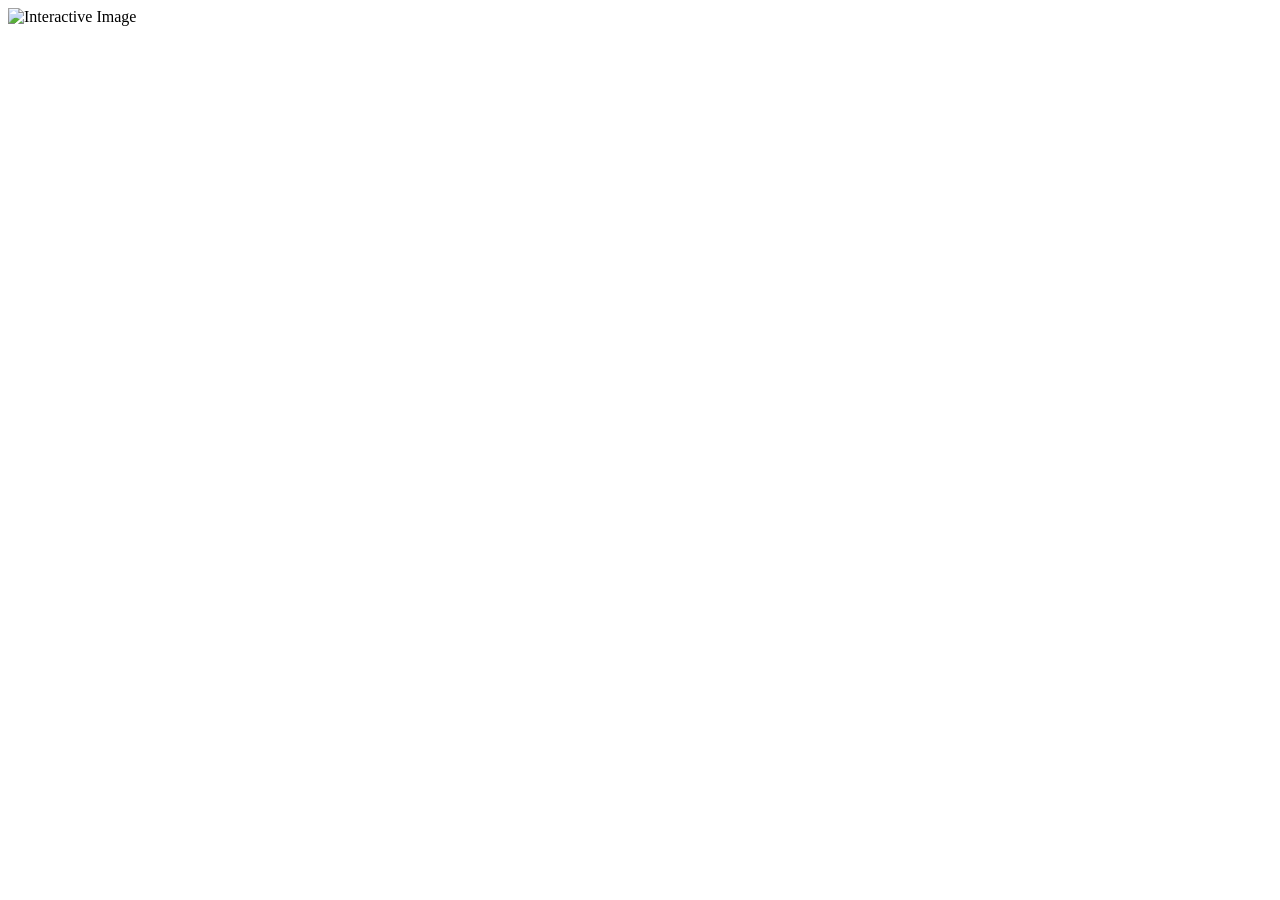
==== index.html @ 773203dc "Create index.html" ====
<!DOCTYPE html>
<html lang="en">
<head>
    <meta charset="UTF-8">
    <meta name="viewport" content="width=device-width, initial-scale=1.0">
    <title>Interactive Image Hotspot</title>
    <link rel="stylesheet" href="styles.css">
</head>
<body>
    <div class="image-container">
        <img src="your-image.jpg" alt="Interactive Image" id="interactive-image">
        <div class="hotspot" id="hotspot-1" data-info="This is hotspot 1"></div>
        <div class="hotspot" id="hotspot-2" data-info="This is hotspot 2"></div>
        <!-- Add more hotspots as needed -->
    </div>
    <div id="info-box"></div>
    <script src="script.js"></script>
</body>
</html>
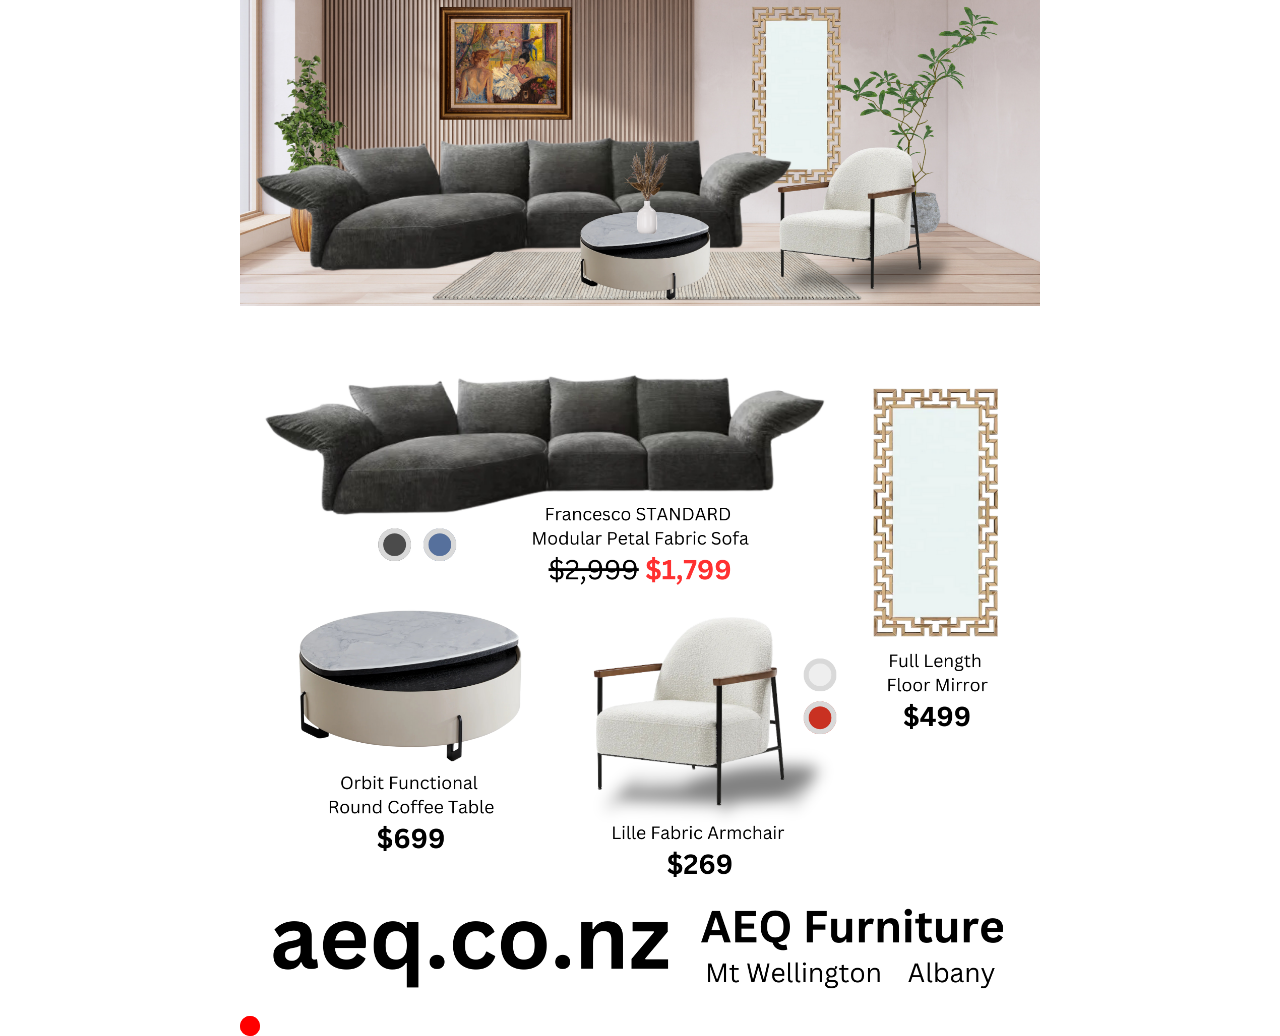
==== commit 8c5b034a: "img and ref update" ====
--- a/index.html
+++ b/index.html
@@ -8,7 +8,7 @@
 </head>
 <body>
     <div class="image-container">
-        <img src="your-image.jpg" alt="Interactive Image" id="interactive-image">
+        <img src="img/interior_design_test.PNG" alt="Interactive Image" id="interactive-image">
         <div class="hotspot" id="hotspot-1" data-info="This is hotspot 1"></div>
         <div class="hotspot" id="hotspot-2" data-info="This is hotspot 2"></div>
         <!-- Add more hotspots as needed -->
--- a/styles.css
+++ b/styles.css
@@ -0,0 +1,40 @@
+body {
+    font-family: Arial, sans-serif;
+    display: flex;
+    justify-content: center;
+    align-items: center;
+    height: 100vh;
+    margin: 0;
+}
+
+.image-container {
+    position: relative;
+}
+
+#interactive-image {
+    width: 100%;
+    max-width: 800px;
+    display: block;
+}
+
+.hotspot {
+    position: absolute;
+    width: 20px;
+    height: 20px;
+    background-color: red;
+    border-radius: 50%;
+    cursor: pointer;
+    transition: transform 0.3s;
+}
+
+.hotspot:hover {
+    transform: scale(1.5);
+}
+
+#info-box {
+    margin-top: 20px;
+    padding: 10px;
+    background-color: #f0f0f0;
+    border: 1px solid #ccc;
+    display: none;
+}
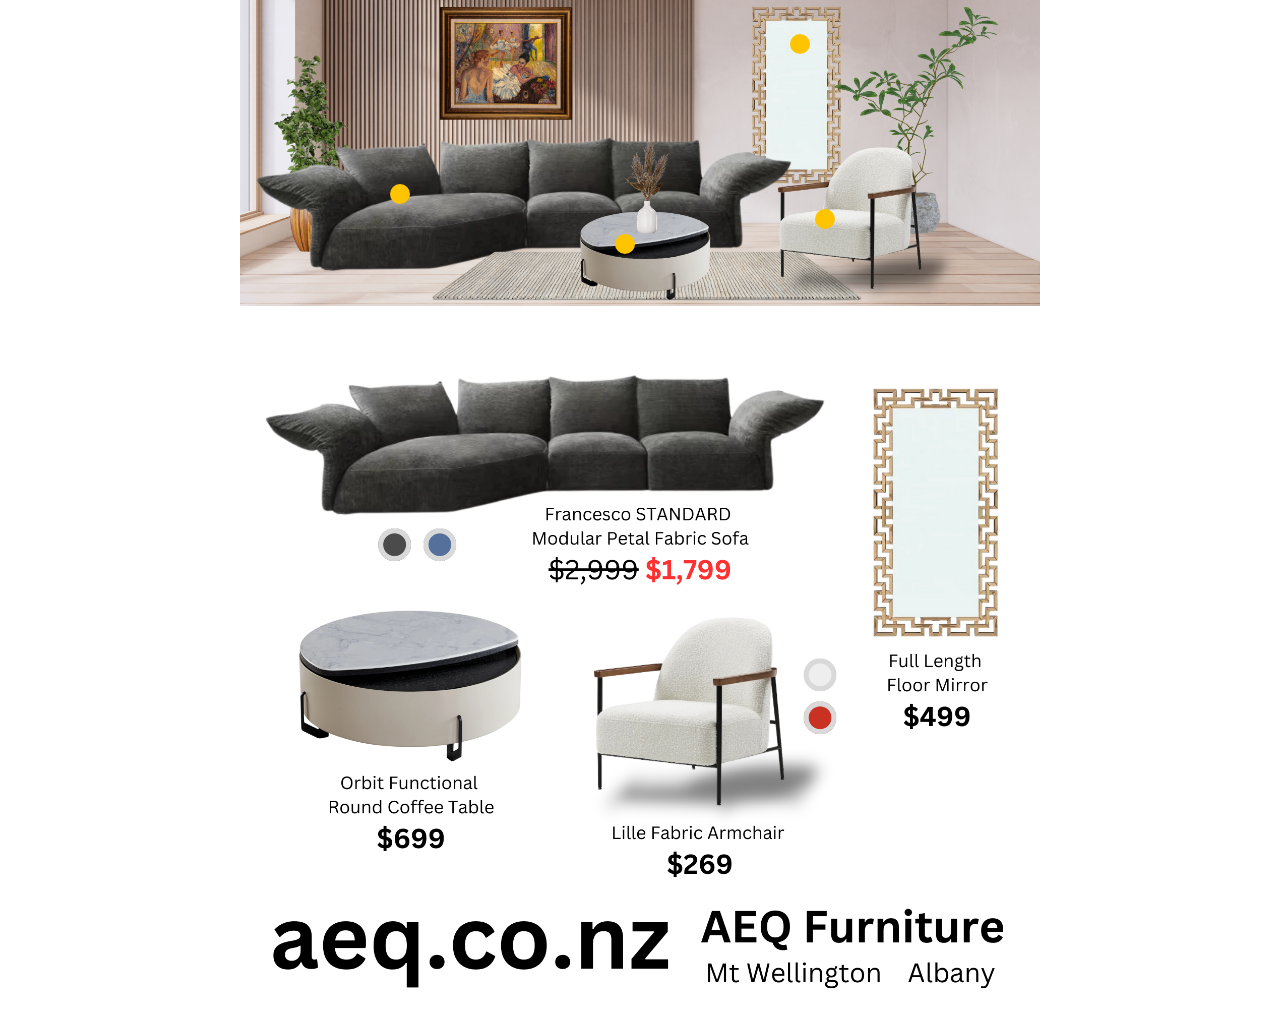
==== commit f53bc966: "hotspot image with hyperlink" ====
--- a/index.html
+++ b/index.html
@@ -9,11 +9,16 @@
 <body>
     <div class="image-container">
         <img src="img/interior_design_test.PNG" alt="Interactive Image" id="interactive-image">
-        <div class="hotspot" id="hotspot-1" data-info="This is hotspot 1"></div>
-        <div class="hotspot" id="hotspot-2" data-info="This is hotspot 2"></div>
-        <!-- Add more hotspots as needed -->
+        <div class="hotspot" id="hotspot-1" data-image="img/hotspot_sofa.png" data-link="https://aeq.co.nz/products/corner-left-facing-modular-fabric-sofa-multi-color?variant=42708709540036"></div>
+        <div class="hotspot" id="hotspot-3" data-image="img/hotspot_coffeeTable.png" data-link="https://aeq.co.nz/products/functional-round-coffee-table?_pos=1&_sid=08760e82f&_ss=r"></div>
+        <div class="hotspot" id="hotspot-4" data-image="img/hotspot_armchair.webp" data-link="https://aeq.co.nz/products/fabric-lounge-chair-multi-color?_pos=1&_sid=cdf167090&_ss=r"></div>
+        <div class="hotspot" id="hotspot-2" data-image="img/hotspot_floormirror.webp" data-link="https://aeq.co.nz/products/floor-mirror-yj059-full-length-mirror-bedroom-mirror-dressing-mirror?_pos=2&_sid=4f8ad1130&_ss=r"></div>
     </div>
-    <div id="info-box"></div>
+    <div id="info-box">
+        <a href="" target="_blank" id="info-link">
+            <img src="" alt="Hotspot Info" id="info-image">
+        </a>
+    </div>
     <script src="script.js"></script>
 </body>
 </html>
--- a/styles.css
+++ b/styles.css
@@ -21,7 +21,7 @@
     position: absolute;
     width: 20px;
     height: 20px;
-    background-color: red;
+    background-color: rgb(255, 196, 0);
     border-radius: 50%;
     cursor: pointer;
     transition: transform 0.3s;
@@ -32,9 +32,35 @@
 }
 
 #info-box {
-    margin-top: 20px;
-    padding: 10px;
-    background-color: #f0f0f0;
+    position: absolute;
+    display: none;
+    background-color: #fff;
     border: 1px solid #ccc;
-    display: none;
+    padding: 5px;
+    z-index: 1000;
 }
+
+#info-box img {
+    max-width: 100px;
+    max-height: 100px;
+}
+
+#hotspot-1 {
+    top: 300px;
+    left: 150px;
+}
+
+#hotspot-2 {
+    top: 150px;
+    left: 550px;
+}
+
+#hotspot-3 {
+    top: 350px;
+    left: 375px;
+}
+
+#hotspot-4 {
+    top: 325px;
+    left: 575px;
+}
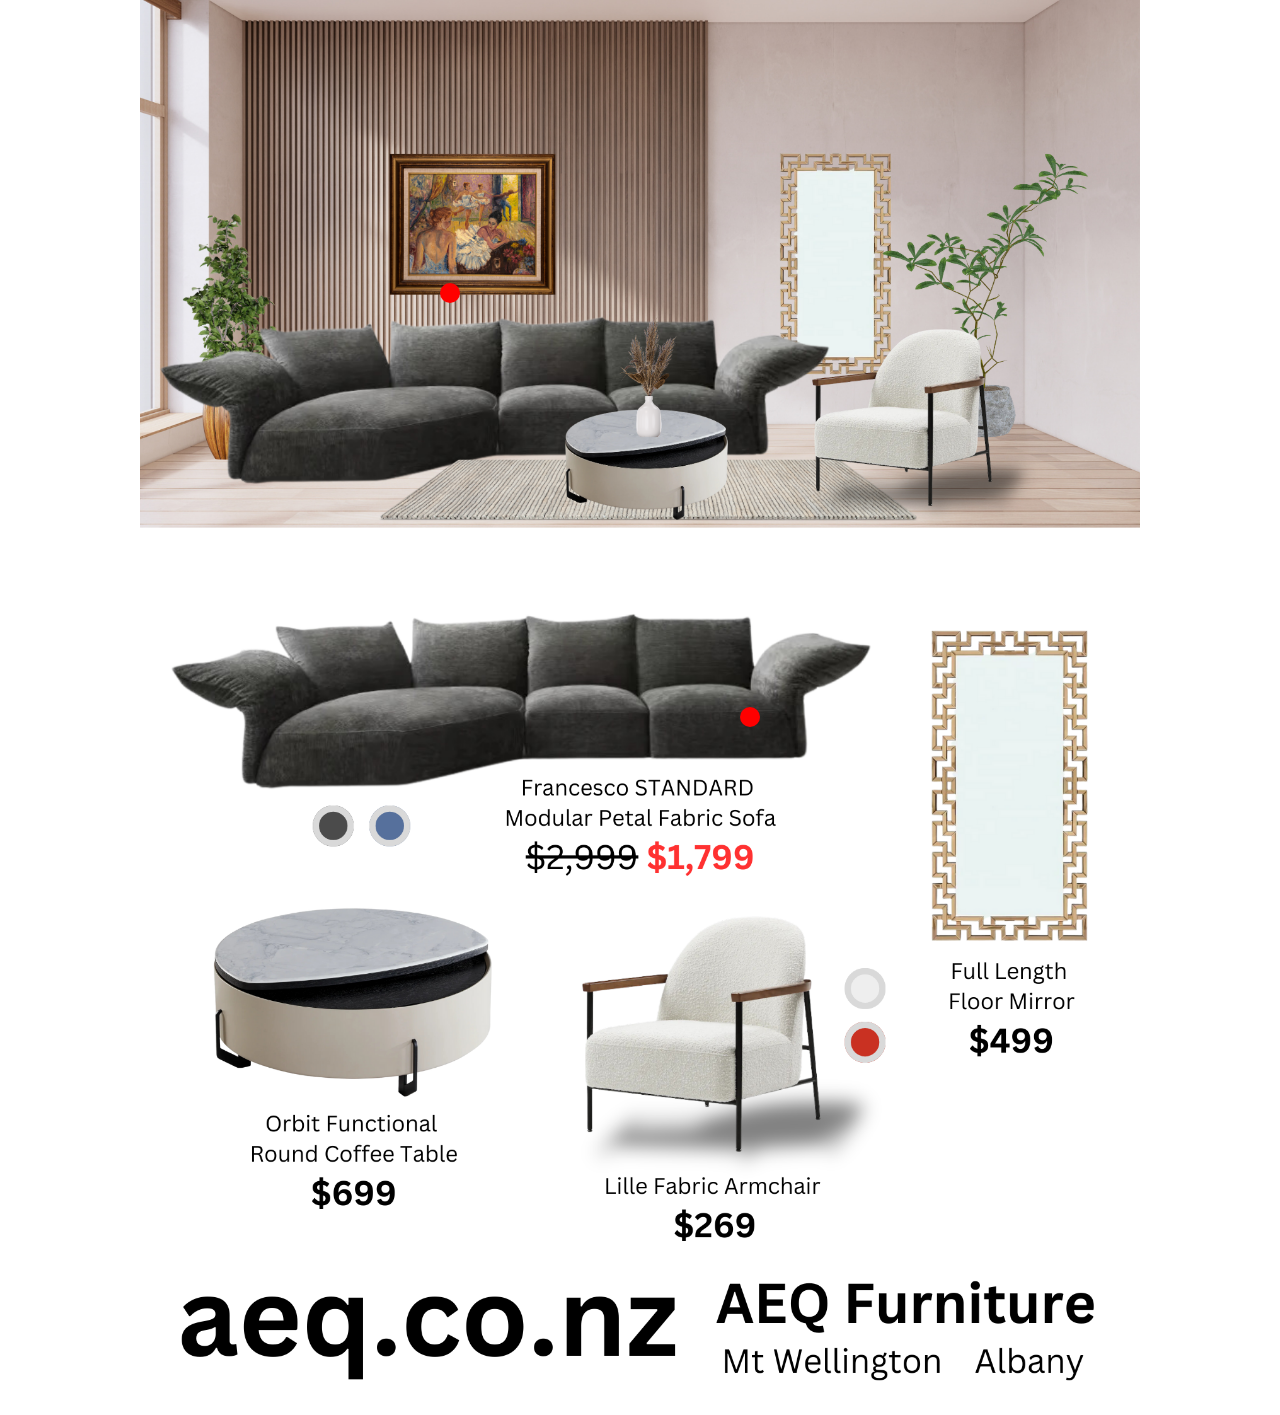
==== commit 65143533: "mobile friendly test2" ====
--- a/index.html
+++ b/index.html
@@ -3,22 +3,20 @@
 <head>
     <meta charset="UTF-8">
     <meta name="viewport" content="width=device-width, initial-scale=1.0">
-    <title>Interactive Image Hotspot</title>
-    <link rel="stylesheet" href="styles.css">
+    <title>Interactive Image Hotspots</title>
+    <link rel="stylesheet" href="styles2.css">
 </head>
 <body>
     <div class="image-container">
-        <img src="img/interior_design_test.PNG" alt="Interactive Image" id="interactive-image">
-        <div class="hotspot" id="hotspot-1" data-image="img/hotspot_sofa.png" data-link="https://aeq.co.nz/products/corner-left-facing-modular-fabric-sofa-multi-color?variant=42708709540036"></div>
-        <div class="hotspot" id="hotspot-3" data-image="img/hotspot_coffeeTable.png" data-link="https://aeq.co.nz/products/functional-round-coffee-table?_pos=1&_sid=08760e82f&_ss=r"></div>
-        <div class="hotspot" id="hotspot-4" data-image="img/hotspot_armchair.webp" data-link="https://aeq.co.nz/products/fabric-lounge-chair-multi-color?_pos=1&_sid=cdf167090&_ss=r"></div>
-        <div class="hotspot" id="hotspot-2" data-image="img/hotspot_floormirror.webp" data-link="https://aeq.co.nz/products/floor-mirror-yj059-full-length-mirror-bedroom-mirror-dressing-mirror?_pos=2&_sid=4f8ad1130&_ss=r"></div>
+        <img src="img/interior_design_test.PNG" alt="Main Image" class="main-image">
+        <!-- Add hotspots here -->
+        <div class="hotspot" data-image="img/hotspot_sofa.png" data-link="https://aeq.co.nz/products/corner-left-facing-modular-fabric-sofa-multi-color?variant=42708709540036" style="top: 20%; left: 30%;"></div>
+        <div class="hotspot" data-image="img/hotspot_coffeeTable.png" data-link="https://aeq.co.nz/products/functional-round-coffee-table?_pos=1&_sid=08760e82f&_ss=r" style="top: 50%; left: 60%;"></div>
     </div>
-    <div id="info-box">
-        <a href="" target="_blank" id="info-link">
-            <img src="" alt="Hotspot Info" id="info-image">
-        </a>
+    <div class="popup" id="popup">
+        <img src="" alt="Popup Image" id="popupImage">
+        <a href="" id="popupLink">Visit Link</a>
     </div>
-    <script src="script.js"></script>
+    <script src="script2.js"></script>
 </body>
 </html>
--- a/styles2.css
+++ b/styles2.css
@@ -0,0 +1,60 @@
+body {
+    margin: 0;
+    font-family: Arial, sans-serif;
+}
+
+.image-container {
+    position: relative;
+    width: 100%;
+    max-width: 1000px;
+    margin: auto;
+}
+
+.main-image {
+    width: 100%;
+    height: auto;
+    display: block;
+}
+
+.hotspot {
+    position: absolute;
+    width: 20px;
+    height: 20px;
+    background-color: red;
+    border-radius: 50%;
+    cursor: pointer;
+}
+
+.popup {
+    display: none;
+    position: absolute;
+    padding: 10px;
+    background-color: white;
+    border: 1px solid black;
+    box-shadow: 0 0 10px rgba(0, 0, 0, 0.5);
+    z-index: 10;
+}
+
+.popup img {
+    max-width: 200px;
+    height: auto;
+    display: block;
+}
+
+.popup a {
+    display: block;
+    margin-top: 10px;
+    text-decoration: none;
+    color: blue;
+}
+
+@media (max-width: 768px) {
+    .hotspot {
+        width: 15px;
+        height: 15px;
+    }
+
+    .popup img {
+        max-width: 100px;
+    }
+}
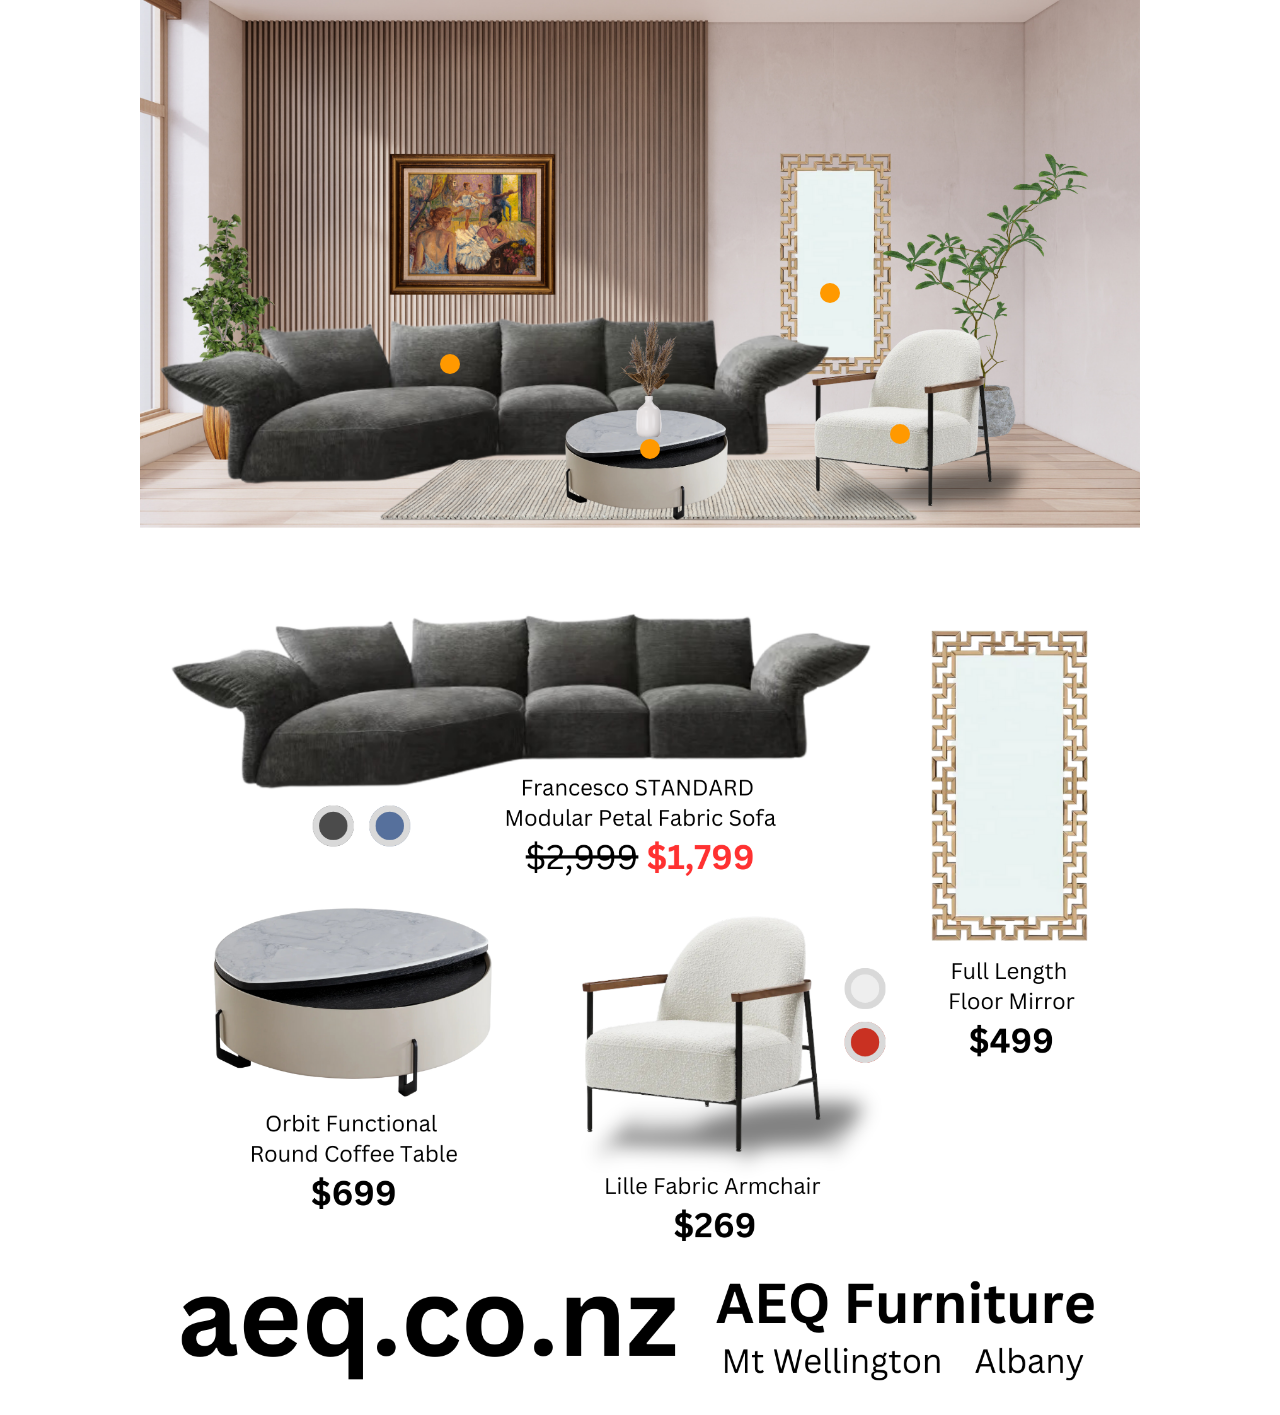
==== commit a5174c89: "adding image title" ====
--- a/index.html
+++ b/index.html
@@ -9,14 +9,17 @@
 <body>
     <div class="image-container">
         <img src="img/interior_design_test.PNG" alt="Main Image" class="main-image">
-        <!-- Add hotspots here -->
-        <div class="hotspot" data-image="img/hotspot_sofa.png" data-link="https://aeq.co.nz/products/corner-left-facing-modular-fabric-sofa-multi-color?variant=42708709540036" style="top: 20%; left: 30%;"></div>
-        <div class="hotspot" data-image="img/hotspot_coffeeTable.png" data-link="https://aeq.co.nz/products/functional-round-coffee-table?_pos=1&_sid=08760e82f&_ss=r" style="top: 50%; left: 60%;"></div>
+        <div class="hotspot" data-image="img/hotspot_sofa.png" data-link="https://aeq.co.nz/products/corner-left-facing-modular-fabric-sofa-multi-color?variant=42708709540036" data-title="Francesco Standard Moduar Petal Fabric Sofa" style="top: 25%; left: 30%;"></div>
+        <div class="hotspot" data-image="img/hotspot_coffeeTable.png" data-link="https://aeq.co.nz/products/functional-round-coffee-table?_pos=1&_sid=08760e82f&_ss=r" data-title="Orbit Functional Round Coffee Table" style="top: 31%; left: 50%;"></div>
+        <div class="hotspot" data-image="img/hotspot_armchair.webp" data-link="https://aeq.co.nz/products/fabric-lounge-chair-multi-color?_pos=1&_sid=cdf167090&_ss=r" data-title="Lille Fabric Armchair" style="top: 30%; left: 75%;"></div>
+        <div class="hotspot" data-image="img/hotspot_floormirror.webp" data-link="https://aeq.co.nz/products/floor-mirror-yj059-full-length-mirror-bedroom-mirror-dressing-mirror?_pos=2&_sid=4f8ad1130&_ss=r" data-title="Full Length Floor Mirror" style="top: 20%; left: 68%;"></div>
     </div>
     <div class="popup" id="popup">
-        <img src="" alt="Popup Image" id="popupImage">
-        <a href="" id="popupLink">Visit Link</a>
+        <a href="" id="popupLink" target="_blank">
+            <img src="" alt="Popup Image" id="popupImage">
+        </a>
+        <div id="popupTitle"></div>
     </div>
     <script src="script2.js"></script>
 </body>
-</html>
+</html>
--- a/styles2.css
+++ b/styles2.css
@@ -20,7 +20,7 @@
     position: absolute;
     width: 20px;
     height: 20px;
-    background-color: red;
+    background-color: #ff9900;
     border-radius: 50%;
     cursor: pointer;
 }
@@ -41,11 +41,10 @@
     display: block;
 }
 
-.popup a {
-    display: block;
+#popupTitle {
     margin-top: 10px;
-    text-decoration: none;
-    color: blue;
+    font-size: 16px;
+    font-weight: bold;
 }
 
 @media (max-width: 768px) {
@@ -57,4 +56,8 @@
     .popup img {
         max-width: 100px;
     }
+
+    #popupTitle {
+        font-size: 16px;
+    }
 }
